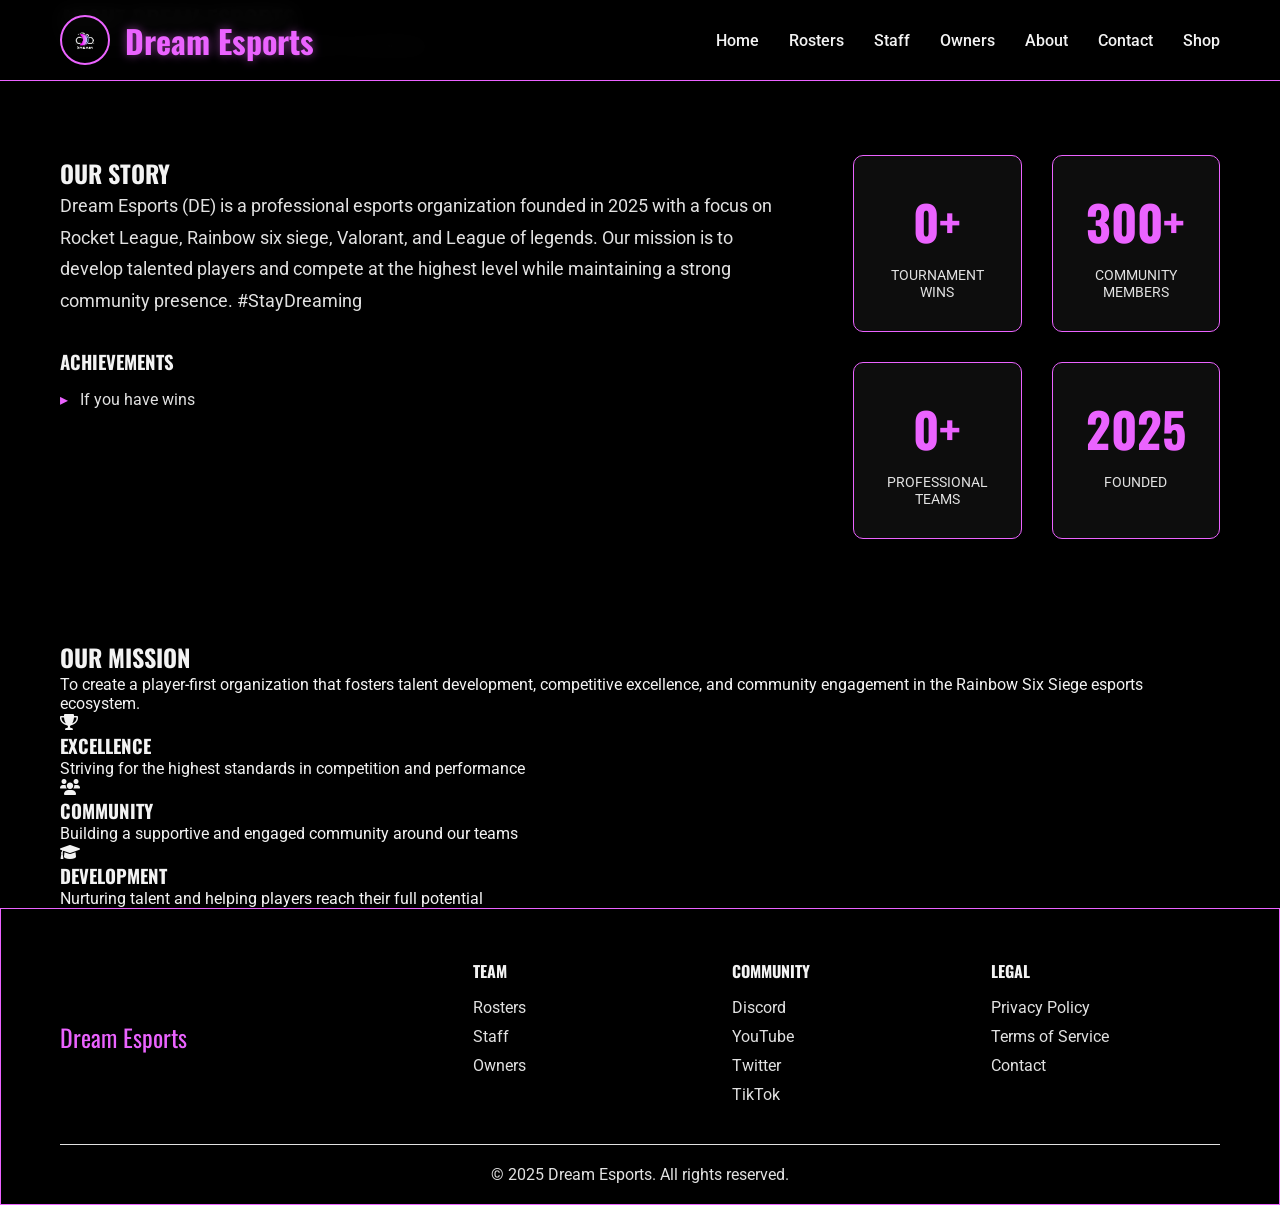
==== about.html @ 9b649c51 "Add files via upload" ====
<!DOCTYPE html>
<html lang="en">
<head>
    <meta charset="UTF-8">
    <meta name="viewport" content="width=device-width, initial-scale=1.0">
    <title>About | Dream Esports | Professional Esports Team</title>
    <meta name="description" content="Learn about Dream Esports, our mission, achievements, and commitment to developing Rainbow Six Siege talent. Founded in 2023, we compete at the highest level.">
    <meta name="keywords" content="Dream Esports, about, mission, Rainbow Six Siege, esports organization, professional gaming">
    <link rel="stylesheet" href="styles.css">
    <link href="https://fonts.googleapis.com/css2?family=Oswald:wght@400;600;700&family=Roboto:wght@300;400;500;700&display=swap" rel="stylesheet">
    <link rel="stylesheet" href="https://cdnjs.cloudflare.com/ajax/libs/font-awesome/6.0.0/css/all.min.css">
</head>
<body>
    <!-- Navigation -->
    <nav class="navbar">
        <div class="nav-container">
            <div class="nav-logo">
                <img src="assets/Dream_Logo_No_BG.png" alt="DE Logo" class="logo-img">
                <span class="logo-text">Dream Esports</span>
            </div>
            <ul class="nav-menu">
                <li><a href="index.html" class="nav-link">Home</a></li>
                <li><a href="rosters.html" class="nav-link">Rosters</a></li>
                <li><a href="staff.html" class="nav-link active">Staff</a></li>
                <li><a href="owners.html" class="nav-link">Owners</a></li>
                <li><a href="about.html" class="nav-link">About</a></li>
                <li><a href="contact.html" class="nav-link">Contact</a></li>
                <li><a href="merch.html" class="nav-link">Shop</a></li>
            </ul>
            <div class="hamburger">
                <span class="bar"></span>
                <span class="bar"></span>
                <span class="bar"></span>
            </div>
        </div>
    </nav>

    <!-- Page Header -->
    <section class="page-header">
        <div class="container">
            <h1 class="page-title">ABOUT DREAM ESPORTS</h1>
            <p class="page-subtitle">Our journey, mission, and commitment to excellence</p>
        </div>
    </section>

    <!-- About Section -->
    <section class="about">
        <div class="container">
            <div class="about-content">
                <div class="about-text">
                    <h2>Our Story</h2>
                    <p>Dream Esports (DE) is a professional esports organization founded in 2025 with a focus on Rocket League, Rainbow six siege, Valorant, and League of legends. Our mission is to develop talented players and compete at the highest level while maintaining a strong community presence. #StayDreaming</p>
                    <div class="achievements">
                        <h3>Achievements</h3>
                        <ul>
                            <li>If you have wins</li>
                        </ul>
                    </div>
                </div>
                <div class="about-stats">
                    <div class="stat">
                        <h3>0+</h3>
                        <p>Tournament Wins</p>
                    </div>
                    <div class="stat">
                        <h3>300+</h3>
                        <p>Community Members</p>
                    </div>
                    <div class="stat">
                        <h3>0+</h3>
                        <p>Professional Teams</p>
                    </div>
                    <div class="stat">
                        <h3>2025</h3>
                        <p>Founded</p>
                    </div>
                </div>
            </div>
        </div>
    </section>

    <!-- Mission Section -->
    <section class="mission">
        <div class="container">
            <div class="mission-content">
                <h2>Our Mission</h2>
                <p>To create a player-first organization that fosters talent development, competitive excellence, and community engagement in the Rainbow Six Siege esports ecosystem.</p>
                <div class="values">
                    <div class="value">
                        <i class="fas fa-trophy"></i>
                        <h3>Excellence</h3>
                        <p>Striving for the highest standards in competition and performance</p>
                    </div>
                    <div class="value">
                        <i class="fas fa-users"></i>
                        <h3>Community</h3>
                        <p>Building a supportive and engaged community around our teams</p>
                    </div>
                    <div class="value">
                        <i class="fas fa-graduation-cap"></i>
                        <h3>Development</h3>
                        <p>Nurturing talent and helping players reach their full potential</p>
                    </div>
                </div>
            </div>
        </div>
    </section>

    <!-- Footer -->
    <footer class="footer">
        <div class="container">
            <div class="footer-content">
                <div class="footer-logo">
                    <span>Dream Esports</span>
                </div>
                <div class="footer-links">
                    <div class="footer-section">
                        <h4>Team</h4>
                        <ul>
                            <li><a href="rosters.html">Rosters</a></li>
                            <li><a href="staff.html">Staff</a></li>
                            <li><a href="owners.html">Owners</a></li>
                        </ul>
                    </div>
                    <div class="footer-section">
                        <h4>Community</h4>
                        <ul>
                            <li><a href="https://discord.gg/">Discord</a></li>
                            <li><a href="https://www.youtube.com/@DreamEsportz">YouTube</a></li>
                            <li><a href="https://x.com/DreamEsportz">Twitter</a></li>
                            <li><a href="https://www.tiktok.com/@dreamesportllc">TikTok</a></li>
                        </ul>
                    </div>
                    <div class="footer-section">
                        <h4>Legal</h4>
                        <ul>
                            <li><a href="privacy.html">Privacy Policy</a></li>
                            <li><a href="terms.html">Terms of Service</a></li>
                            <li><a href="contact.html">Contact</a></li>
                        </ul>
                    </div>
                </div>
            </div>
            <div class="footer-bottom">
                <p>&copy; 2025 Dream Esports. All rights reserved.</p>
            </div>
        </div>
    </footer>

    <script src="script.js"></script>
</body>
</html>
---- styles.css ----
/* Coolors Template Palette */
:root {
    /* Template Colors from https://coolors.co/000000-eb63ff-f823ff-f3f3f3-e1e1e1 */
    --color-1: #000000;  /* Black */
    --color-2: #EB63FF;  /* Bright Purple */
    --color-3: #F823FF;  /* Hot Magenta */
    --color-4: #F3F3F3;  /* Light Gray */
    --color-5: #E1E1E1;  /* Medium Gray */
}

/* Reset and Base Styles */
* {
    margin: 0;
    padding: 0;
    box-sizing: border-box;
}

body {
    font-family: 'Roboto', sans-serif;
    background: var(--color-1);
    color: var(--color-4);
    overflow-x: hidden;
}

.container {
    max-width: 1200px;
    margin: 0 auto;
    padding: 0 20px;
}

/* Typography */
h1, h2, h3, h4 {
    font-family: 'Oswald', sans-serif;
    font-weight: 700;
    text-transform: uppercase;
}

.section-title {
    font-size: 3rem;
    text-align: center;
    margin-bottom: 3rem;
    position: relative;
    color: var(--color-2);
    text-shadow: 0 0 20px rgba(235, 99, 255, 0.5);
}

.section-title::after {
    content: '';
    position: absolute;
    bottom: -10px;
    left: 50%;
    transform: translateX(-50%);
    width: 100px;
    height: 3px;
    background: linear-gradient(90deg, var(--color-2), var(--color-4));
}

/* Navigation */
.navbar {
    position: fixed;
    top: 0;
    width: 100%;
    background: rgba(0, 0, 0, 0.95);
    backdrop-filter: blur(10px);
    z-index: 1000;
    border-bottom: 1px solid var(--color-2);
}

.nav-container {
    max-width: 1200px;
    margin: 0 auto;
    padding: 0 20px;
    display: flex;
    justify-content: space-between;
    align-items: center;
    height: 80px;
}

.nav-logo {
    display: flex;
    align-items: center;
    gap: 15px;
}

.logo-img {
    width: 50px;
    height: 50px;
    border-radius: 50%;
    border: 2px solid var(--color-2);
}

.logo-text {
    font-family: 'Oswald', sans-serif;
    font-size: 2rem;
    font-weight: 700;
    color: var(--color-2);
    text-shadow: 0 0 10px rgba(235, 99, 255, 0.5);
}

.nav-menu {
    display: flex;
    list-style: none;
    gap: 30px;
}

.nav-link {
    color: var(--color-4);
    text-decoration: none;
    font-weight: 500;
    transition: all 0.3s ease;
    position: relative;
}

.nav-link:hover {
    color: var(--color-3);
}

.nav-link::after {
    content: '';
    position: absolute;
    bottom: -5px;
    left: 0;
    width: 0;
    height: 2px;
    background: var(--color-3);
    transition: width 0.3s ease;
}

.nav-link:hover::after {
    width: 100%;
}

.hamburger {
    display: none;
    flex-direction: column;
    cursor: pointer;
}

.bar {
    width: 25px;
    height: 3px;
    background: var(--color-4);
    margin: 3px 0;
    transition: 0.3s;
}

/* Hero Section */
.hero {
    height: 100vh;
    position: relative;
    display: flex;
    align-items: center;
    justify-content: center;
    background: linear-gradient(135deg, var(--color-1) 0%, var(--color-3) 100%);
    overflow: hidden;
}

.hero-overlay {
    position: absolute;
    top: 0;
    left: 0;
    width: 100%;
    height: 100%;
    background: url('data:image/svg+xml,<svg xmlns="http://www.w3.org/2000/svg" viewBox="0 0 1200 800"><defs><linearGradient id="grad1" x1="0%" y1="0%" x2="100%" y2="100%"><stop offset="0%" style="stop-color:%23FF0000;stop-opacity:0.1" /><stop offset="100%" style="stop-color:%23FFFFFF;stop-opacity:0.1" /></linearGradient></defs><polygon points="0,0 1200,0 1200,800 0,800" fill="url(%23grad1)" /><polygon points="100,100 1100,100 1100,700 100,700" fill="none" stroke="%23FF0000" stroke-width="2" opacity="0.3" /><polygon points="200,200 1000,200 1000,600 200,600" fill="none" stroke="%23FFFFFF" stroke-width="1" opacity="0.2" /></svg>') center/cover;
    opacity: 0.3;
}

.hero-content {
    text-align: center;
    z-index: 2;
    position: relative;
}

.hero-title {
    font-size: 5rem;
    margin-bottom: 1rem;
    background: linear-gradient(45deg, var(--color-2), var(--color-3), var(--color-4));
    -webkit-background-clip: text;
    -webkit-text-fill-color: transparent;
    background-clip: text;
    text-shadow: 0 0 30px rgba(235, 99, 255, 0.5);
    animation: glow 2s ease-in-out infinite alternate;
}

@keyframes glow {
    from { text-shadow: 0 0 30px var(--color-2); }
    to { text-shadow: 0 0 40px var(--color-3); }
}

.hero-subtitle {
    font-size: 1.5rem;
    margin-bottom: 2rem;
    color: var(--color-5);
}

.hero-buttons {
    display: flex;
    gap: 20px;
    justify-content: center;
}

.btn {
    padding: 15px 30px;
    text-decoration: none;
    font-weight: 600;
    text-transform: uppercase;
    border-radius: 5px;
    transition: all 0.3s ease;
    display: inline-flex;
    align-items: center;
    gap: 10px;
}

.btn-primary {
    background: linear-gradient(45deg, var(--color-2), var(--color-3));
    color: var(--color-4);
    border: none;
}

.btn-primary:hover {
    transform: translateY(-2px);
    box-shadow: 0 10px 30px var(--color-2);
}

.btn-secondary {
    background: transparent;
    color: var(--color-4);
    border: 2px solid var(--color-4);
}

.btn-secondary:hover {
    background: var(--color-4);
    color: var(--color-1);
    transform: translateY(-2px);
}

.btn-large {
    padding: 20px 40px;
    font-size: 1.2rem;
}

/* Roster Tabs */
.roster-tabs {
    display: flex;
    justify-content: center;
    gap: 20px;
    margin-bottom: 3rem;
    flex-wrap: wrap;
}

.tab-btn {
    background: transparent;
    border: 2px solid var(--color-2);
    color: var(--color-4);
    padding: 12px 30px;
    font-family: 'Oswald', sans-serif;
    font-weight: 600;
    font-size: 1.1rem;
    text-transform: uppercase;
    cursor: pointer;
    transition: all 0.3s ease;
    border-radius: 5px;
    position: relative;
    overflow: hidden;
}

.tab-btn::before {
    content: '';
    position: absolute;
    top: 0;
    left: -100%;
    width: 100%;
    height: 100%;
    background: linear-gradient(90deg, transparent, var(--color-2), transparent);
    transition: left 0.5s ease;
}

.tab-btn:hover::before {
    left: 100%;
}

.tab-btn:hover {
    color: var(--color-2);
    transform: translateY(-2px);
    box-shadow: 0 5px 15px var(--color-2);
}

.tab-btn.active {
    background: var(--color-2);
    color: var(--color-4);
    box-shadow: 0 0 20px var(--color-2);
}

.tab-btn.active:hover {
    transform: translateY(-2px);
    box-shadow: 0 5px 25px var(--color-3);
}

/* Roster Section */
.roster-section {
    margin-bottom: 5rem;
}

.roster-section:last-child {
    margin-bottom: 0;
}

/* Roster Content */
.roster-content {
    display: none;
    opacity: 0;
    transform: translateY(20px);
    transition: all 0.5s ease;
}

.roster-content.active {
    display: block;
    opacity: 1;
    transform: translateY(0);
}

/* Rosters Section */
.rosters {
    padding: 100px 0;
    background: linear-gradient(180deg, var(--color-1) 0%, var(--color-3) 100%);
}

.roster-header {
    text-align: center;
    margin-bottom: 3rem;
}

.roster-header h2 {
    font-family: 'Oswald', sans-serif;
    font-size: 2.5rem;
    font-weight: 600;
    margin-bottom: 1rem;
    color: var(--color-2);
    text-transform: uppercase;
}

.roster-description {
    color: var(--color-5);
    font-size: 1.1rem;
    max-width: 600px;
    margin: 0 auto;
}

/* Players Grid */
.players-grid {
    display: grid;
    grid-template-columns: repeat(auto-fit, minmax(300px, 1fr));
    gap: 2rem;
    margin-top: 3rem;
}

.roster-content {
    display: none;
}

.roster-content.active {
    display: block;
    animation: fadeIn 0.5s ease;
}

@keyframes fadeIn {
    from { opacity: 0; transform: translateY(20px); }
    to { opacity: 1; transform: translateY(0); }
}

.roster-header {
    text-align: center;
    margin-bottom: 3rem;
}

.roster-header h3 {
    font-size: 2.5rem;
    color: var(--color-4);
    margin-bottom: 1rem;
}

.roster-description {
    font-size: 1.2rem;
    color: var(--color-5);
}

.players-grid {
    display: grid;
    grid-template-columns: repeat(auto-fit, minmax(250px, 1fr));
    gap: 30px;
}

.player-card {
    background: rgba(243, 243, 243, 0.05);
    border: 1px solid var(--color-2);
    border-radius: 10px;
    overflow: hidden;
    transition: all 0.3s ease;
}

.player-card:hover {
    transform: translateY(-10px);
    box-shadow: 0 20px 40px var(--color-2);
    border-color: var(--color-2);
}

.player-image {
    position: relative;
    height: 200px;
    overflow: hidden;
}

.player-image img {
    width: 100%;
    height: 100%;
    object-fit: cover;
}

.player-info {
    padding: 20px;
    text-align: center;
}

.player-name {
    font-size: 1.5rem;
    color: var(--color-2);
    margin-bottom: 5px;
}

.player-real-name {
    color: var(--color-5);
    margin-bottom: 5px;
}

.player-role {
    color: var(--color-4);
    font-weight: 600;
    margin-bottom: 15px;
}

.player-socials {
    display: flex;
    justify-content: center;
    gap: 15px;
}

.social-link {
    color: var(--color-4);
    font-size: 1.2rem;
    transition: all 0.3s ease;
}

.social-link:hover {
    color: var(--color-2);
    transform: scale(1.2);
}

/* Staff Section */
.staff {
    padding: 100px 0;
    background: var(--color-1);
}

.staff-grid {
    display: grid;
    grid-template-columns: repeat(auto-fit, minmax(300px, 1fr));
    gap: 30px;
}

.staff-card {
    background: rgba(243, 243, 243, 0.05);
    border: 1px solid var(--color-3);
    border-radius: 10px;
    overflow: hidden;
    transition: all 0.3s ease;
}

.staff-card:hover {
    transform: translateY(-10px);
    box-shadow: 0 20px 40px var(--color-3);
    border-color: var(--color-3);
}

.staff-image {
    position: relative;
    height: 250px;
    overflow: hidden;
}

.staff-image img {
    width: 100%;
    height: 100%;
    object-fit: cover;
}

.discord-role {
    position: absolute;
    top: 15px;
    right: 15px;
    background: var(--color-2);
    color: var(--color-4);
    padding: 5px 15px;
    border-radius: 20px;
    font-size: 0.9rem;
    font-weight: 600;
}

.staff-info {
    padding: 20px;
    text-align: center;
}

.staff-name {
    font-size: 1.3rem;
    color: var(--color-4);
    margin-bottom: 5px;
}

.staff-role {
    color: var(--color-5);
    margin-bottom: 5px;
}

.staff-discord {
    color: var(--color-2);
    font-size: 0.9rem;
    margin-bottom: 15px;
}

.staff-socials {
    display: flex;
    justify-content: center;
    gap: 15px;
}

/* Owners Section */
.owners {
    padding: 100px 0;
    background: linear-gradient(180deg, var(--color-1) 0%, var(--color-3) 100%);
}

.owners-grid {
    display: grid;
    grid-template-columns: repeat(auto-fit, minmax(400px, 1fr));
    gap: 40px;
}

.owner-card {
    background: rgba(243, 243, 243, 0.05);
    border: 1px solid var(--color-3);
    border-radius: 15px;
    overflow: hidden;
    transition: all 0.3s ease;
}

.owner-card:hover {
    transform: translateY(-10px);
    box-shadow: 0 20px 40px var(--color-3);
}

.owner-image {
    height: 300px;
    overflow: hidden;
}

.owner-image img {
    width: 100%;
    height: 100%;
    object-fit: cover;
}

.owner-info {
    padding: 30px;
}

.owner-name {
    font-size: 1.8rem;
    color: var(--color-3);
    margin-bottom: 10px;
}

.owner-title {
    color: var(--color-4);
    font-size: 1.2rem;
    margin-bottom: 20px;
}

.owner-bio {
    color: var(--color-5);
    line-height: 1.6;
    margin-bottom: 20px;
}

.owner-socials {
    display: flex;
    gap: 15px;
}

/* About Section */
.about {
    padding: 100px 0;
    background: var(--color-1);
}

.about-content {
    display: grid;
    grid-template-columns: 2fr 1fr;
    gap: 60px;
    align-items: start;
}

.about-text p {
    color: var(--color-5);
    line-height: 1.8;
    margin-bottom: 20px;
    font-size: 1.1rem;
}

.achievements {
    margin-top: 30px;
}

.achievements h3 {
    color: var(--color-4);
    margin-bottom: 15px;
}

.achievements ul {
    list-style: none;
}

.achievements li {
    color: var(--color-5);
    margin-bottom: 10px;
    padding-left: 20px;
    position: relative;
}

.achievements li::before {
    content: '▸';
    position: absolute;
    left: 0;
    color: var(--color-2);
}

.about-stats {
    display: grid;
    grid-template-columns: 1fr 1fr;
    gap: 30px;
}

.stat {
    text-align: center;
    padding: 30px;
    background: rgba(243, 243, 243, 0.05);
    border: 1px solid var(--color-2);
    border-radius: 10px;
}

.stat h3 {
    font-size: 3rem;
    color: var(--color-2);
    margin-bottom: 10px;
}

.stat p {
    color: var(--color-5);
    text-transform: uppercase;
    font-size: 0.9rem;
}

/* Contact Section */
.contact {
    padding: 100px 0;
    background: linear-gradient(180deg, var(--color-1) 0%, var(--color-3) 100%);
}

.contact-content {
    display: grid;
    grid-template-columns: 1fr 1fr;
    gap: 60px;
    align-items: center;
}

.contact-info h3 {
    color: var(--color-2);
    margin-bottom: 20px;
}

.contact-info p {
    color: var(--color-5);
    line-height: 1.6;
    margin-bottom: 30px;
}

.social-links h3 {
    color: var(--color-4);
    margin-bottom: 20px;
}

.social-grid {
    display: grid;
    grid-template-columns: repeat(auto-fit, minmax(150px, 1fr));
    gap: 20px;
}

.social-card {
    background: rgba(243, 243, 243, 0.05);
    border: 1px solid var(--color-3);
    border-radius: 10px;
    padding: 20px;
    text-align: center;
    color: var(--color-4);
    text-decoration: none;
    transition: all 0.3s ease;
    display: flex;
    flex-direction: column;
    align-items: center;
    gap: 10px;
}

.social-card:hover {
    transform: translateY(-5px);
    border-color: var(--color-3);
    color: var(--color-4);
}

.social-card i {
    font-size: 2rem;
}

/* Footer */
.footer {
    background: var(--color-1);
    border: 1px solid var(--color-2);
    padding: 50px 0 20px;
}

.footer-content {
    display: grid;
    grid-template-columns: 1fr 2fr;
    gap: 40px;
    margin-bottom: 30px;
}

.footer-logo {
    display: flex;
    align-items: center;
    gap: 15px;
}

.footer-logo img {
    width: 40px;
    height: 40px;
    border-radius: 50%;
}

.footer-logo span {
    font-family: 'Oswald', sans-serif;
    font-size: 1.5rem;
    color: var(--color-2);
}

.footer-links {
    display: grid;
    grid-template-columns: repeat(3, 1fr);
    gap: 30px;
}

.footer-section h4 {
    color: var(--color-4);
    margin-bottom: 15px;
}

.footer-section ul {
    list-style: none;
}

.footer-section li {
    margin-bottom: 10px;
}

.footer-section a {
    color: var(--color-5);
    text-decoration: none;
    transition: color 0.3s ease;
}

.footer-section a:hover {
    color: var(--color-2);
}

.footer-bottom {
    text-align: center;
    padding-top: 20px;
    border-top: 1px solid var(--color-5);
    color: var(--color-5);
}

/* Responsive Design */
@media (max-width: 768px) {
    .hamburger {
        display: flex;
    }

    .nav-menu {
        position: fixed;
        left: -100%;
        top: 80px;
        flex-direction: column;
        background: rgba(10, 10, 10, 0.98);
        width: 100%;
        text-align: center;
        transition: 0.3s;
        padding: 20px 0;
    }

    .nav-menu.active {
        left: 0;
    }

    .hero-title {
        font-size: 3rem;
    }

    .hero-subtitle {
        font-size: 1.2rem;
    }

    .hero-buttons {
        flex-direction: column;
        align-items: center;
    }

    .section-title {
        font-size: 2rem;
    }

    .about-content {
        grid-template-columns: 1fr;
        gap: 40px;
    }

    .contact-content {
        grid-template-columns: 1fr;
        gap: 40px;
    }

    .footer-content {
        grid-template-columns: 1fr;
        gap: 30px;
    }

    .footer-links {
        grid-template-columns: 1fr;
        gap: 20px;
    }

    .players-grid,
    .staff-grid {
        grid-template-columns: 1fr;
    }

    .owners-grid {
        grid-template-columns: 1fr;
    }

    .about-stats {
        grid-template-columns: 1fr;
    }
}

@media (max-width: 480px) {
    .hero-title {
        font-size: 2rem;
    }

    .container {
        padding: 0 15px;
    }

    .btn-large {
        padding: 15px 25px;
        font-size: 1rem;
    }
}
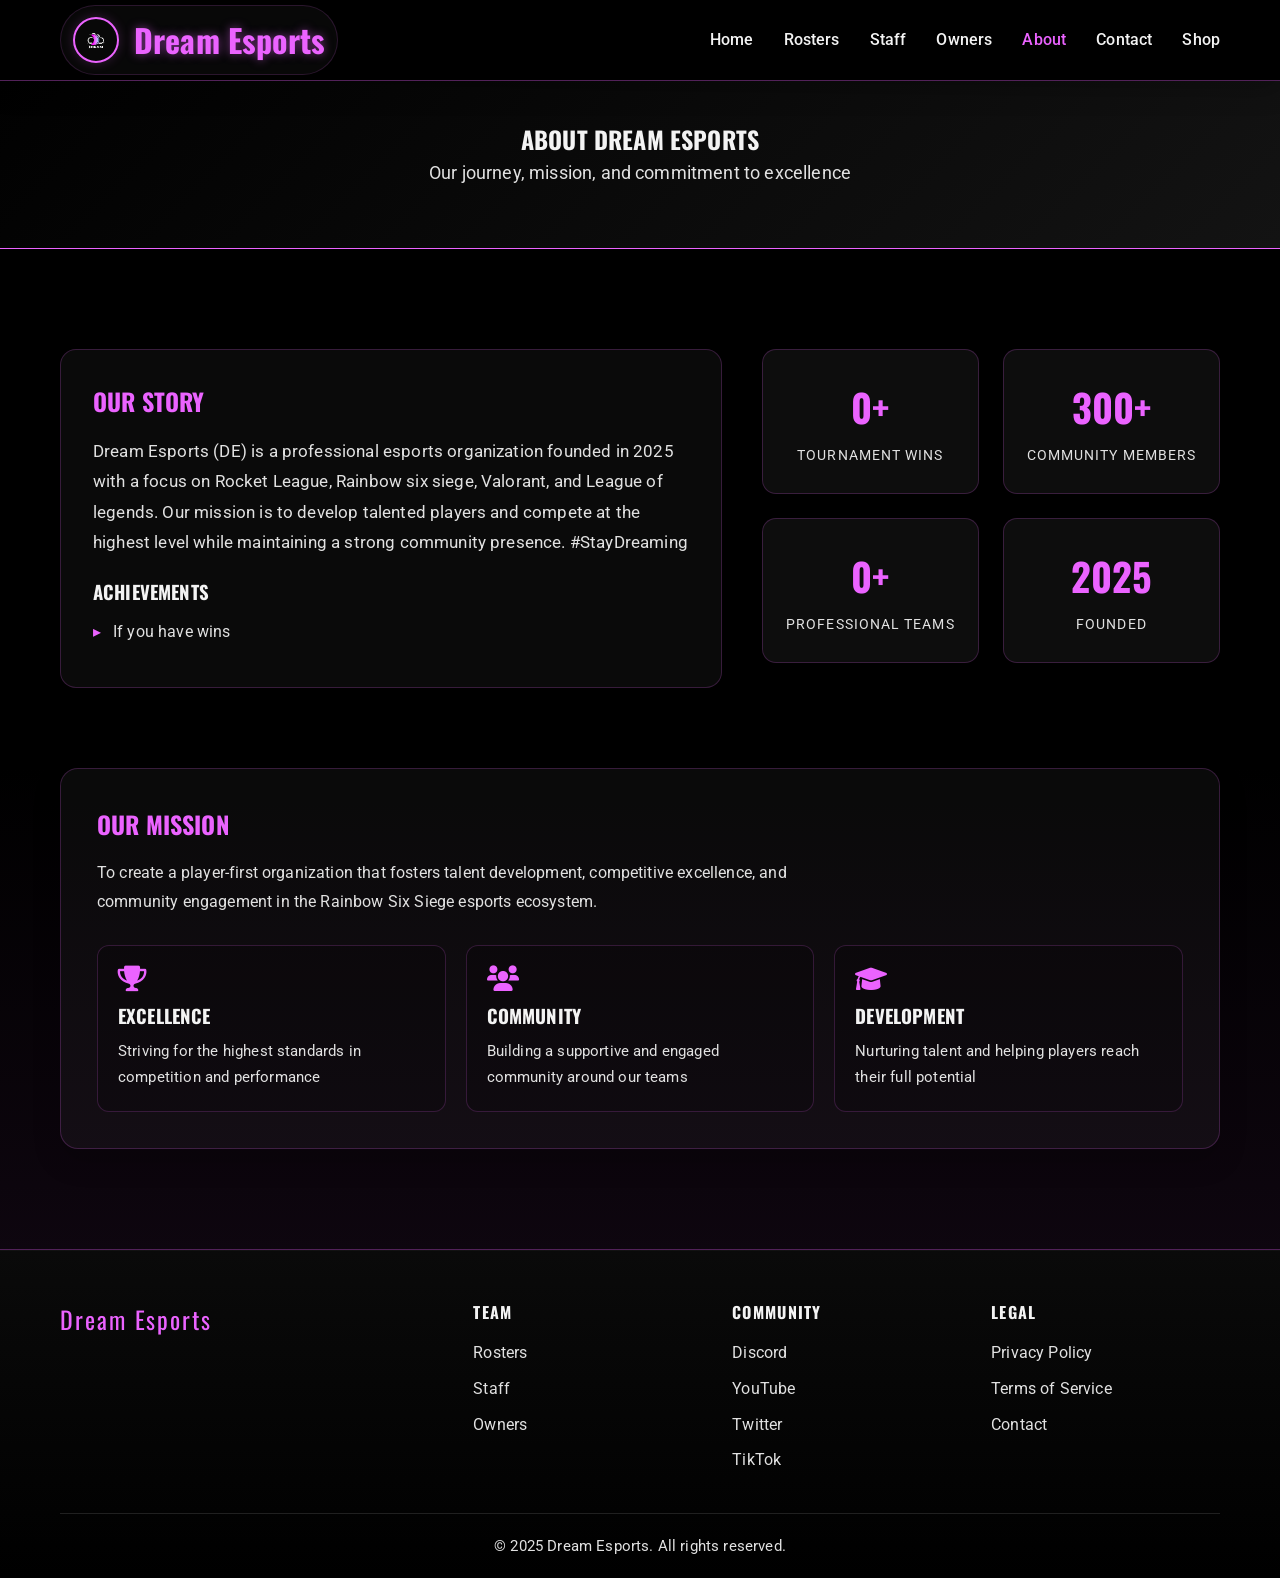
==== commit bbd42f65: "Add files via upload" ====
--- a/about.html
+++ b/about.html
@@ -21,9 +21,9 @@
             <ul class="nav-menu">
                 <li><a href="index.html" class="nav-link">Home</a></li>
                 <li><a href="rosters.html" class="nav-link">Rosters</a></li>
-                <li><a href="staff.html" class="nav-link active">Staff</a></li>
+                <li><a href="staff.html" class="nav-link">Staff</a></li>
                 <li><a href="owners.html" class="nav-link">Owners</a></li>
-                <li><a href="about.html" class="nav-link">About</a></li>
+                <li><a href="about.html" class="nav-link active">About</a></li>
                 <li><a href="contact.html" class="nav-link">Contact</a></li>
                 <li><a href="merch.html" class="nav-link">Shop</a></li>
             </ul>
--- a/styles.css
+++ b/styles.css
@@ -20,6 +20,8 @@
     background: var(--color-1);
     color: var(--color-4);
     overflow-x: hidden;
+    line-height: 1.6;
+    letter-spacing: 0.01em;
 }
 
 .container {
@@ -42,6 +44,7 @@
     position: relative;
     color: var(--color-2);
     text-shadow: 0 0 20px rgba(235, 99, 255, 0.5);
+    letter-spacing: 0.08em;
 }
 
 .section-title::after {
@@ -61,9 +64,14 @@
     top: 0;
     width: 100%;
     background: rgba(0, 0, 0, 0.95);
-    backdrop-filter: blur(10px);
+    backdrop-filter: blur(12px);
     z-index: 1000;
-    border-bottom: 1px solid var(--color-2);
+    border-bottom: 1px solid rgba(235, 99, 255, 0.35);
+    box-shadow: 0 8px 24px rgba(0, 0, 0, 0.25);
+}
+
+body.menu-open {
+    overflow: hidden;
 }
 
 .nav-container {
@@ -80,13 +88,18 @@
     display: flex;
     align-items: center;
     gap: 15px;
+    padding: 8px 12px;
+    border-radius: 999px;
+    background: rgba(243, 243, 243, 0.03);
+    border: 1px solid rgba(235, 99, 255, 0.15);
 }
 
 .logo-img {
-    width: 50px;
-    height: 50px;
+    width: 46px;
+    height: 46px;
     border-radius: 50%;
     border: 2px solid var(--color-2);
+    box-shadow: 0 0 12px rgba(235, 99, 255, 0.2);
 }
 
 .logo-text {
@@ -113,6 +126,10 @@
 
 .nav-link:hover {
     color: var(--color-3);
+}
+
+.nav-link.active {
+    color: var(--color-2);
 }
 
 .nav-link::after {
@@ -133,12 +150,37 @@
 .hamburger {
     display: none;
     flex-direction: column;
+    justify-content: center;
+    align-items: center;
     cursor: pointer;
+    width: 46px;
+    height: 46px;
+    border: 1px solid rgba(235, 99, 255, 0.35);
+    border-radius: 50%;
+    background: rgba(243, 243, 243, 0.05);
+    transition: all 0.3s ease;
+}
+
+.hamburger:hover {
+    border-color: var(--color-2);
+    box-shadow: 0 0 14px rgba(235, 99, 255, 0.2);
+}
+
+.hamburger.active .bar:nth-child(1) {
+    transform: translateY(8px) rotate(45deg);
+}
+
+.hamburger.active .bar:nth-child(2) {
+    opacity: 0;
+}
+
+.hamburger.active .bar:nth-child(3) {
+    transform: translateY(-8px) rotate(-45deg);
 }
 
 .bar {
-    width: 25px;
-    height: 3px;
+    width: 22px;
+    height: 2px;
     background: var(--color-4);
     margin: 3px 0;
     transition: 0.3s;
@@ -155,14 +197,24 @@
     overflow: hidden;
 }
 
+.hero-background {
+    position: absolute;
+    inset: 0;
+    width: 100%;
+    height: 100%;
+    object-fit: cover;
+    opacity: 0.18;
+    filter: grayscale(100%) contrast(1.2);
+}
+
 .hero-overlay {
     position: absolute;
     top: 0;
     left: 0;
     width: 100%;
     height: 100%;
-    background: url('data:image/svg+xml,<svg xmlns="http://www.w3.org/2000/svg" viewBox="0 0 1200 800"><defs><linearGradient id="grad1" x1="0%" y1="0%" x2="100%" y2="100%"><stop offset="0%" style="stop-color:%23FF0000;stop-opacity:0.1" /><stop offset="100%" style="stop-color:%23FFFFFF;stop-opacity:0.1" /></linearGradient></defs><polygon points="0,0 1200,0 1200,800 0,800" fill="url(%23grad1)" /><polygon points="100,100 1100,100 1100,700 100,700" fill="none" stroke="%23FF0000" stroke-width="2" opacity="0.3" /><polygon points="200,200 1000,200 1000,600 200,600" fill="none" stroke="%23FFFFFF" stroke-width="1" opacity="0.2" /></svg>') center/cover;
-    opacity: 0.3;
+    background: linear-gradient(135deg, rgba(0, 0, 0, 0.8), rgba(0, 0, 0, 0.35));
+    opacity: 0.9;
 }
 
 .hero-content {
@@ -187,10 +239,27 @@
     to { text-shadow: 0 0 40px var(--color-3); }
 }
 
+.hero-eyebrow {
+    display: inline-block;
+    margin-bottom: 1rem;
+    color: var(--color-4);
+    font-size: 0.9rem;
+    font-weight: 600;
+    letter-spacing: 0.24em;
+    text-transform: uppercase;
+    padding: 8px 14px;
+    border: 1px solid rgba(235, 99, 255, 0.35);
+    border-radius: 999px;
+    background: rgba(255, 255, 255, 0.05);
+}
+
 .hero-subtitle {
     font-size: 1.5rem;
     margin-bottom: 2rem;
     color: var(--color-5);
+    max-width: 760px;
+    margin-left: auto;
+    margin-right: auto;
 }
 
 .hero-buttons {
@@ -204,11 +273,12 @@
     text-decoration: none;
     font-weight: 600;
     text-transform: uppercase;
-    border-radius: 5px;
+    border-radius: 999px;
     transition: all 0.3s ease;
     display: inline-flex;
     align-items: center;
     gap: 10px;
+    letter-spacing: 0.06em;
 }
 
 .btn-primary {
@@ -219,7 +289,7 @@
 
 .btn-primary:hover {
     transform: translateY(-2px);
-    box-shadow: 0 10px 30px var(--color-2);
+    box-shadow: 0 12px 30px rgba(235, 99, 255, 0.25);
 }
 
 .btn-secondary {
@@ -298,7 +368,12 @@
 
 /* Roster Section */
 .roster-section {
-    margin-bottom: 5rem;
+    margin-bottom: 3rem;
+    background: rgba(243, 243, 243, 0.03);
+    border: 1px solid rgba(235, 99, 255, 0.18);
+    border-radius: 18px;
+    padding: 28px;
+    box-shadow: 0 10px 24px rgba(0, 0, 0, 0.16);
 }
 
 .roster-section:last-child {
@@ -325,23 +400,87 @@
     background: linear-gradient(180deg, var(--color-1) 0%, var(--color-3) 100%);
 }
 
+.roster-overview {
+    display: grid;
+    grid-template-columns: 1.5fr 1fr;
+    gap: 24px;
+    margin-bottom: 2.2rem;
+}
+
+.roster-overview-card {
+    background: rgba(255, 255, 255, 0.06);
+    border: 1px solid rgba(235, 99, 255, 0.22);
+    border-radius: 16px;
+    padding: 24px;
+    box-shadow: 0 10px 24px rgba(0, 0, 0, 0.16);
+}
+
+.roster-overview-eyebrow {
+    display: inline-block;
+    margin-bottom: 0.8rem;
+    color: var(--color-4);
+    text-transform: uppercase;
+    letter-spacing: 0.18em;
+    font-size: 0.8rem;
+    font-weight: 700;
+}
+
+.roster-overview-card h2 {
+    font-size: 1.8rem;
+    margin-bottom: 0.8rem;
+    color: var(--color-4);
+}
+
+.roster-overview-card p {
+    color: var(--color-5);
+    line-height: 1.7;
+    margin: 0;
+}
+
+.roster-overview-stats {
+    display: grid;
+    gap: 16px;
+}
+
+.roster-overview-stats div {
+    padding: 12px 0;
+    border-bottom: 1px solid rgba(255, 255, 255, 0.1);
+}
+
+.roster-overview-stats div:last-child {
+    border-bottom: none;
+}
+
+.roster-overview-stats strong {
+    display: block;
+    color: var(--color-2);
+    font-size: 1.25rem;
+    margin-bottom: 4px;
+}
+
+.roster-overview-stats span {
+    color: var(--color-5);
+    font-size: 0.95rem;
+}
+
 .roster-header {
     text-align: center;
-    margin-bottom: 3rem;
+    margin-bottom: 1.8rem;
 }
 
 .roster-header h2 {
     font-family: 'Oswald', sans-serif;
-    font-size: 2.5rem;
+    font-size: 2rem;
     font-weight: 600;
-    margin-bottom: 1rem;
+    margin-bottom: 0.6rem;
     color: var(--color-2);
     text-transform: uppercase;
+    letter-spacing: 0.08em;
 }
 
 .roster-description {
     color: var(--color-5);
-    font-size: 1.1rem;
+    font-size: 1rem;
     max-width: 600px;
     margin: 0 auto;
 }
@@ -349,9 +488,9 @@
 /* Players Grid */
 .players-grid {
     display: grid;
-    grid-template-columns: repeat(auto-fit, minmax(300px, 1fr));
-    gap: 2rem;
-    margin-top: 3rem;
+    grid-template-columns: repeat(auto-fit, minmax(250px, 1fr));
+    gap: 24px;
+    margin-top: 1rem;
 }
 
 .roster-content {
@@ -368,40 +507,19 @@
     to { opacity: 1; transform: translateY(0); }
 }
 
-.roster-header {
-    text-align: center;
-    margin-bottom: 3rem;
-}
-
-.roster-header h3 {
-    font-size: 2.5rem;
-    color: var(--color-4);
-    margin-bottom: 1rem;
-}
-
-.roster-description {
-    font-size: 1.2rem;
-    color: var(--color-5);
-}
-
-.players-grid {
-    display: grid;
-    grid-template-columns: repeat(auto-fit, minmax(250px, 1fr));
-    gap: 30px;
-}
-
 .player-card {
     background: rgba(243, 243, 243, 0.05);
-    border: 1px solid var(--color-2);
-    border-radius: 10px;
+    border: 1px solid rgba(235, 99, 255, 0.25);
+    border-radius: 14px;
     overflow: hidden;
     transition: all 0.3s ease;
+    box-shadow: 0 10px 24px rgba(0, 0, 0, 0.18);
 }
 
 .player-card:hover {
-    transform: translateY(-10px);
-    box-shadow: 0 20px 40px var(--color-2);
+    transform: translateY(-4px);
     border-color: var(--color-2);
+    box-shadow: 0 14px 28px rgba(235, 99, 255, 0.12);
 }
 
 .player-image {
@@ -422,63 +540,45 @@
 }
 
 .player-name {
-    font-size: 1.5rem;
-    color: var(--color-2);
-    margin-bottom: 5px;
-}
-
-.player-real-name {
-    color: var(--color-5);
-    margin-bottom: 5px;
+    margin-bottom: 6px;
+    font-size: 1.3rem;
+    color: var(--color-2);
 }
 
 .player-role {
-    color: var(--color-4);
+    color: var(--color-2);
     font-weight: 600;
-    margin-bottom: 15px;
-}
-
-.player-socials {
-    display: flex;
-    justify-content: center;
-    gap: 15px;
-}
-
-.social-link {
-    color: var(--color-4);
-    font-size: 1.2rem;
-    transition: all 0.3s ease;
-}
-
-.social-link:hover {
-    color: var(--color-2);
-    transform: scale(1.2);
+    letter-spacing: 0.06em;
+    text-transform: uppercase;
+    font-size: 0.9rem;
+    margin-bottom: 0;
 }
 
 /* Staff Section */
 .staff {
     padding: 100px 0;
-    background: var(--color-1);
+    background: linear-gradient(180deg, var(--color-1) 0%, rgba(235, 99, 255, 0.06) 100%);
 }
 
 .staff-grid {
     display: grid;
-    grid-template-columns: repeat(auto-fit, minmax(300px, 1fr));
-    gap: 30px;
+    grid-template-columns: repeat(auto-fit, minmax(280px, 1fr));
+    gap: 24px;
 }
 
 .staff-card {
     background: rgba(243, 243, 243, 0.05);
-    border: 1px solid var(--color-3);
-    border-radius: 10px;
+    border: 1px solid rgba(235, 99, 255, 0.25);
+    border-radius: 16px;
     overflow: hidden;
     transition: all 0.3s ease;
+    box-shadow: 0 10px 24px rgba(0, 0, 0, 0.18);
 }
 
 .staff-card:hover {
-    transform: translateY(-10px);
-    box-shadow: 0 20px 40px var(--color-3);
-    border-color: var(--color-3);
+    transform: translateY(-6px);
+    box-shadow: 0 14px 28px rgba(235, 99, 255, 0.12);
+    border-color: var(--color-2);
 }
 
 .staff-image {
@@ -499,10 +599,12 @@
     right: 15px;
     background: var(--color-2);
     color: var(--color-4);
-    padding: 5px 15px;
+    padding: 5px 14px;
     border-radius: 20px;
-    font-size: 0.9rem;
+    font-size: 0.85rem;
     font-weight: 600;
+    letter-spacing: 0.08em;
+    text-transform: uppercase;
 }
 
 .staff-info {
@@ -513,17 +615,21 @@
 .staff-name {
     font-size: 1.3rem;
     color: var(--color-4);
-    margin-bottom: 5px;
+    margin-bottom: 6px;
 }
 
 .staff-role {
-    color: var(--color-5);
-    margin-bottom: 5px;
+    color: var(--color-2);
+    font-weight: 600;
+    letter-spacing: 0.06em;
+    text-transform: uppercase;
+    font-size: 0.9rem;
+    margin-bottom: 8px;
 }
 
 .staff-discord {
-    color: var(--color-2);
-    font-size: 0.9rem;
+    color: var(--color-5);
+    font-size: 0.95rem;
     margin-bottom: 15px;
 }
 
@@ -533,33 +639,107 @@
     gap: 15px;
 }
 
+/* Intro Section */
+.intro-section {
+    padding: 60px 0 20px;
+    background: var(--color-1);
+}
+
+.section-heading {
+    text-align: center;
+    margin-bottom: 2rem;
+}
+
+.section-heading .section-title {
+    margin: 0;
+}
+
+.section-heading .eyebrow {
+    margin-bottom: 0.5rem;
+}
+
+.highlights-section {
+    padding: 0 0 40px;
+    background: var(--color-1);
+}
+
+.highlights-grid {
+    display: grid;
+    grid-template-columns: repeat(3, minmax(0, 1fr));
+    gap: 20px;
+}
+
+.highlight-card {
+    background: rgba(243, 243, 243, 0.04);
+    border: 1px solid rgba(235, 99, 255, 0.18);
+    border-radius: 14px;
+    padding: 24px;
+    box-shadow: 0 8px 20px rgba(0, 0, 0, 0.16);
+}
+
+.highlight-card h3 {
+    color: var(--color-2);
+    margin-bottom: 10px;
+}
+
+.highlight-card p {
+    color: var(--color-5);
+    line-height: 1.7;
+}
+
+.intro-card {
+    background: linear-gradient(135deg, rgba(243, 243, 243, 0.04), rgba(243, 243, 243, 0.02));
+    border: 1px solid rgba(235, 99, 255, 0.2);
+    border-radius: 18px;
+    padding: 32px;
+    text-align: center;
+    box-shadow: 0 10px 24px rgba(0, 0, 0, 0.18);
+    max-width: 860px;
+    margin: 0 auto;
+}
+
+.intro-card h2 {
+    color: var(--color-2);
+    margin-bottom: 12px;
+}
+
+.intro-card p {
+    color: var(--color-5);
+    font-size: 1.05rem;
+    max-width: 780px;
+    margin: 0 auto;
+    line-height: 1.8;
+}
+
 /* Owners Section */
 .owners {
-    padding: 100px 0;
-    background: linear-gradient(180deg, var(--color-1) 0%, var(--color-3) 100%);
+    padding: 70px 0 100px;
+    background: linear-gradient(180deg, var(--color-1) 0%, rgba(235, 99, 255, 0.06) 100%);
 }
 
 .owners-grid {
     display: grid;
-    grid-template-columns: repeat(auto-fit, minmax(400px, 1fr));
-    gap: 40px;
+    grid-template-columns: repeat(auto-fit, minmax(320px, 1fr));
+    gap: 24px;
 }
 
 .owner-card {
     background: rgba(243, 243, 243, 0.05);
-    border: 1px solid var(--color-3);
-    border-radius: 15px;
+    border: 1px solid rgba(235, 99, 255, 0.25);
+    border-radius: 16px;
     overflow: hidden;
     transition: all 0.3s ease;
+    box-shadow: 0 12px 28px rgba(0, 0, 0, 0.2);
 }
 
 .owner-card:hover {
-    transform: translateY(-10px);
-    box-shadow: 0 20px 40px var(--color-3);
+    transform: translateY(-6px);
+    box-shadow: 0 14px 28px rgba(235, 99, 255, 0.12);
+    border-color: var(--color-2);
 }
 
 .owner-image {
-    height: 300px;
+    height: 280px;
     overflow: hidden;
 }
 
@@ -570,25 +750,27 @@
 }
 
 .owner-info {
-    padding: 30px;
+    padding: 24px;
 }
 
 .owner-name {
-    font-size: 1.8rem;
-    color: var(--color-3);
-    margin-bottom: 10px;
+    font-size: 1.6rem;
+    color: var(--color-2);
+    margin-bottom: 8px;
 }
 
 .owner-title {
     color: var(--color-4);
-    font-size: 1.2rem;
-    margin-bottom: 20px;
+    font-size: 1rem;
+    margin-bottom: 14px;
+    text-transform: uppercase;
+    letter-spacing: 0.12em;
 }
 
 .owner-bio {
     color: var(--color-5);
-    line-height: 1.6;
-    margin-bottom: 20px;
+    line-height: 1.7;
+    margin-bottom: 18px;
 }
 
 .owner-socials {
@@ -598,31 +780,44 @@
 
 /* About Section */
 .about {
-    padding: 100px 0;
+    padding: 100px 0 80px;
     background: var(--color-1);
 }
 
 .about-content {
     display: grid;
-    grid-template-columns: 2fr 1fr;
-    gap: 60px;
+    grid-template-columns: 1.3fr 0.9fr;
+    gap: 40px;
     align-items: start;
+}
+
+.about-text {
+    background: rgba(243, 243, 243, 0.04);
+    border: 1px solid rgba(235, 99, 255, 0.2);
+    border-radius: 16px;
+    padding: 32px;
+    box-shadow: 0 10px 24px rgba(0, 0, 0, 0.18);
+}
+
+.about-text h2 {
+    color: var(--color-2);
+    margin-bottom: 16px;
 }
 
 .about-text p {
     color: var(--color-5);
     line-height: 1.8;
     margin-bottom: 20px;
-    font-size: 1.1rem;
+    font-size: 1.05rem;
 }
 
 .achievements {
-    margin-top: 30px;
+    margin-top: 20px;
 }
 
 .achievements h3 {
     color: var(--color-4);
-    margin-bottom: 15px;
+    margin-bottom: 12px;
 }
 
 .achievements ul {
@@ -646,69 +841,134 @@
 .about-stats {
     display: grid;
     grid-template-columns: 1fr 1fr;
-    gap: 30px;
+    gap: 24px;
 }
 
 .stat {
     text-align: center;
-    padding: 30px;
+    padding: 26px 20px;
     background: rgba(243, 243, 243, 0.05);
-    border: 1px solid var(--color-2);
-    border-radius: 10px;
+    border: 1px solid rgba(235, 99, 255, 0.2);
+    border-radius: 14px;
+    box-shadow: 0 8px 22px rgba(0, 0, 0, 0.16);
 }
 
 .stat h3 {
-    font-size: 3rem;
-    color: var(--color-2);
+    font-size: 2.4rem;
+    color: var(--color-2);
+    margin-bottom: 8px;
+}
+
+.stat p {
+    color: var(--color-5);
+    text-transform: uppercase;
+    font-size: 0.85rem;
+    letter-spacing: 0.08em;
+}
+
+/* Mission Section */
+.mission {
+    padding: 0 0 100px;
+    background: linear-gradient(180deg, var(--color-1) 0%, rgba(235, 99, 255, 0.06) 100%);
+}
+
+.mission-content {
+    background: rgba(243, 243, 243, 0.04);
+    border: 1px solid rgba(235, 99, 255, 0.2);
+    border-radius: 18px;
+    padding: 36px;
+    box-shadow: 0 12px 28px rgba(0, 0, 0, 0.2);
+}
+
+.mission-content h2 {
+    color: var(--color-2);
+    margin-bottom: 16px;
+}
+
+.mission-content > p {
+    color: var(--color-5);
+    max-width: 760px;
+    line-height: 1.8;
+    margin-bottom: 28px;
+}
+
+.values {
+    display: grid;
+    grid-template-columns: repeat(3, minmax(0, 1fr));
+    gap: 20px;
+}
+
+.value {
+    background: rgba(0, 0, 0, 0.2);
+    border: 1px solid rgba(235, 99, 255, 0.18);
+    border-radius: 12px;
+    padding: 20px;
+}
+
+.value i {
+    color: var(--color-2);
+    font-size: 1.6rem;
     margin-bottom: 10px;
 }
 
-.stat p {
-    color: var(--color-5);
-    text-transform: uppercase;
-    font-size: 0.9rem;
+.value h3 {
+    color: var(--color-4);
+    margin-bottom: 8px;
+}
+
+.value p {
+    color: var(--color-5);
+    line-height: 1.7;
+    font-size: 0.95rem;
 }
 
 /* Contact Section */
 .contact {
-    padding: 100px 0;
-    background: linear-gradient(180deg, var(--color-1) 0%, var(--color-3) 100%);
+    padding: 100px 0 70px;
+    background: linear-gradient(180deg, var(--color-1) 0%, rgba(235, 99, 255, 0.08) 100%);
 }
 
 .contact-content {
     display: grid;
-    grid-template-columns: 1fr 1fr;
-    gap: 60px;
+    grid-template-columns: 1.1fr 0.9fr;
+    gap: 40px;
     align-items: center;
-}
-
-.contact-info h3 {
-    color: var(--color-2);
-    margin-bottom: 20px;
+    background: rgba(243, 243, 243, 0.04);
+    border: 1px solid rgba(235, 99, 255, 0.25);
+    border-radius: 18px;
+    padding: 40px;
+    box-shadow: 0 12px 28px rgba(0, 0, 0, 0.2);
+}
+
+.contact-info h2,
+.social-links h2 {
+    color: var(--color-2);
+    margin-bottom: 16px;
+    letter-spacing: 0.06em;
 }
 
 .contact-info p {
     color: var(--color-5);
-    line-height: 1.6;
-    margin-bottom: 30px;
-}
-
-.social-links h3 {
-    color: var(--color-4);
-    margin-bottom: 20px;
+    line-height: 1.8;
+    margin-bottom: 24px;
+    max-width: 520px;
+}
+
+.social-links h2 {
+    color: var(--color-4);
 }
 
 .social-grid {
     display: grid;
-    grid-template-columns: repeat(auto-fit, minmax(150px, 1fr));
-    gap: 20px;
+    grid-template-columns: repeat(auto-fit, minmax(120px, 1fr));
+    gap: 16px;
 }
 
 .social-card {
     background: rgba(243, 243, 243, 0.05);
-    border: 1px solid var(--color-3);
-    border-radius: 10px;
-    padding: 20px;
+    border: 1px solid rgba(235, 99, 255, 0.25);
+    border-radius: 12px;
+    padding: 18px 12px;
     text-align: center;
     color: var(--color-4);
     text-decoration: none;
@@ -720,20 +980,364 @@
 }
 
 .social-card:hover {
-    transform: translateY(-5px);
-    border-color: var(--color-3);
-    color: var(--color-4);
+    transform: translateY(-4px);
+    border-color: var(--color-2);
+    box-shadow: 0 10px 20px rgba(235, 99, 255, 0.15);
 }
 
 .social-card i {
-    font-size: 2rem;
+    font-size: 1.5rem;
+    color: var(--color-2);
+}
+
+/* Legal Pages */
+.page-header {
+    padding: 120px 0 60px;
+    text-align: center;
+    background: linear-gradient(135deg, var(--color-1) 0%, rgba(243, 243, 243, 0.08) 100%);
+    border-bottom: 1px solid var(--color-2);
+}
+
+/* Contact Page */
+.contact-additional {
+    padding: 0 0 100px;
+    background: var(--color-1);
+}
+
+.contact-grid {
+    display: grid;
+    grid-template-columns: repeat(auto-fit, minmax(240px, 1fr));
+    gap: 24px;
+}
+
+.contact-item {
+    background: rgba(243, 243, 243, 0.05);
+    border: 1px solid rgba(235, 99, 255, 0.25);
+    border-radius: 14px;
+    padding: 24px;
+    text-align: center;
+    box-shadow: 0 8px 22px rgba(0, 0, 0, 0.16);
+}
+
+.contact-item i {
+    font-size: 1.8rem;
+    color: var(--color-2);
+    margin-bottom: 12px;
+}
+
+.contact-item h3 {
+    color: var(--color-4);
+    margin-bottom: 10px;
+    font-size: 1.2rem;
+}
+
+.contact-item p {
+    color: var(--color-5);
+    line-height: 1.6;
+    margin-bottom: 12px;
+}
+
+.contact-link {
+    color: var(--color-2);
+    text-decoration: none;
+    font-weight: 600;
+}
+
+.contact-link:hover {
+    color: var(--color-4);
+}
+
+.contact-content {
+    display: grid;
+    grid-template-columns: 1fr 1fr;
+    gap: 40px;
+    align-items: start;
+}
+
+.contact-info h2,
+.social-links h2 {
+    color: var(--color-4);
+    margin-bottom: 16px;
+}
+
+.contact-info p {
+    color: var(--color-5);
+    line-height: 1.7;
+    margin-bottom: 24px;
+}
+
+.social-grid {
+    display: grid;
+    grid-template-columns: repeat(auto-fit, minmax(120px, 1fr));
+    gap: 16px;
+}
+
+.social-card {
+    background: rgba(243, 243, 243, 0.05);
+    border: 1px solid rgba(235, 99, 255, 0.25);
+    border-radius: 10px;
+    padding: 18px 12px;
+    text-align: center;
+    color: var(--color-4);
+    text-decoration: none;
+    transition: all 0.3s ease;
+}
+
+.social-card:hover {
+    transform: translateY(-4px);
+    border-color: var(--color-2);
+    box-shadow: 0 10px 20px rgba(235, 99, 255, 0.15);
+}
+
+.social-card i {
+    font-size: 1.5rem;
+    margin-bottom: 8px;
+    color: var(--color-2);
+}
+
+/* Merch Page */
+.merch-page {
+    padding: 120px 0 60px;
+    background: linear-gradient(180deg, var(--color-1) 0%, rgba(235, 99, 255, 0.04) 100%);
+}
+
+.page-header-merch {
+    margin-bottom: 36px;
+    text-align: center;
+}
+
+.merch-hero {
+    display: grid;
+    grid-template-columns: 1.2fr 0.8fr;
+    gap: 24px;
+    align-items: center;
+    padding: 32px;
+    border: 1px solid rgba(255, 255, 255, 0.12);
+    border-radius: 24px;
+    background: linear-gradient(135deg, rgba(255, 255, 255, 0.06), rgba(235, 99, 255, 0.14));
+    box-shadow: 0 20px 60px rgba(0, 0, 0, 0.35);
+}
+
+.merch-hero h1 {
+    font-size: clamp(2rem, 3.5vw, 3rem);
+    margin: 0 0 12px;
+    text-transform: uppercase;
+    color: var(--color-4);
+}
+
+.eyebrow {
+    font-family: 'Oswald', sans-serif;
+    letter-spacing: 0.3em;
+    text-transform: uppercase;
+    color: var(--color-2);
+    font-size: 0.85rem;
+    margin-bottom: 10px;
+    display: inline-block;
+}
+
+.merch-hero p {
+    color: var(--color-5);
+    font-size: 1.02rem;
+    line-height: 1.7;
+    margin-bottom: 18px;
+}
+
+.hero-buttons {
+    display: flex;
+    gap: 12px;
+    flex-wrap: wrap;
+}
+
+.merch-hero-card {
+    padding: 20px;
+    border-radius: 20px;
+    background: rgba(0, 0, 0, 0.42);
+    border: 1px solid rgba(255, 255, 255, 0.12);
+    text-align: center;
+}
+
+.merch-hero-card img {
+    max-width: 220px;
+    width: 100%;
+    display: block;
+    margin: 0 auto 16px;
+    filter: drop-shadow(0 12px 24px rgba(235, 99, 255, 0.3));
+}
+
+.merch-hero-card strong {
+    display: block;
+    font-size: 1.1rem;
+    margin-bottom: 8px;
+    color: var(--color-4);
+}
+
+.merch-hero-card span {
+    color: var(--color-5);
+    font-size: 0.95rem;
+}
+
+.section-title {
+    margin: 36px 0 18px;
+    color: var(--color-2);
+}
+
+.products {
+    display: grid;
+    grid-template-columns: repeat(3, minmax(0, 1fr));
+    gap: 20px;
+}
+
+.product-card-link {
+    display: block;
+    text-decoration: none;
+    color: inherit;
+}
+
+.product-card {
+    background: #111111;
+    border: 1px solid rgba(255, 255, 255, 0.12);
+    border-radius: 20px;
+    overflow: hidden;
+    transition: transform 0.2s ease, border-color 0.2s ease;
+}
+
+.product-card:hover {
+    transform: translateY(-4px);
+    border-color: rgba(235, 99, 255, 0.6);
+}
+
+.product-card img {
+    width: 100%;
+    height: 220px;
+    object-fit: cover;
+    display: block;
+    background: linear-gradient(135deg, rgba(235, 99, 255, 0.28), rgba(255, 255, 255, 0.05));
+}
+
+.product-info {
+    padding: 18px;
+}
+
+.product-info h3 {
+    margin: 0 0 8px;
+    font-size: 1.1rem;
+    text-transform: uppercase;
+    color: var(--color-4);
+}
+
+.product-info p {
+    color: #bdbdbd;
+    font-size: 0.95rem;
+    line-height: 1.6;
+    margin: 0 0 12px;
+}
+
+.product-meta {
+    display: flex;
+    justify-content: space-between;
+    align-items: center;
+    color: var(--color-4);
+    font-weight: 600;
+}
+
+.price {
+    color: var(--color-2);
+}
+
+@media (max-width: 900px) {
+    .merch-hero {
+        grid-template-columns: 1fr;
+    }
+    .products {
+        grid-template-columns: 1fr 1fr;
+    }
+}
+
+@media (max-width: 640px) {
+    .merch-hero {
+        padding: 20px;
+    }
+    .products {
+        grid-template-columns: 1fr;
+    }
+}
+
+
+    .contact-grid {
+        grid-template-columns: 1fr;
+    }
+}
+
+.page-title {
+    font-size: 3rem;
+    color: var(--color-2);
+    margin-bottom: 1rem;
+    text-shadow: 0 0 15px rgba(235, 99, 255, 0.25);
+}
+
+.page-subtitle {
+    color: var(--color-5);
+    font-size: 1.15rem;
+    max-width: 700px;
+    margin: 0 auto;
+}
+
+.terms,
+.privacy-policy {
+    padding: 80px 0 100px;
+    background: var(--color-1);
+}
+
+.terms-content,
+.policy-content {
+    max-width: 900px;
+    margin: 0 auto;
+    display: grid;
+    gap: 24px;
+}
+
+.terms-section,
+.policy-section {
+    background: rgba(243, 243, 243, 0.05);
+    border: 1px solid rgba(235, 99, 255, 0.25);
+    border-radius: 12px;
+    padding: 25px 30px;
+}
+
+.terms-section h2,
+.policy-section h2 {
+    color: var(--color-4);
+    margin-bottom: 12px;
+    font-size: 1.5rem;
+}
+
+.terms-section p,
+.policy-section p,
+.terms-section li,
+.policy-section li {
+    color: var(--color-5);
+    line-height: 1.7;
+}
+
+.terms-section ul,
+.policy-section ul {
+    padding-left: 20px;
+    display: grid;
+    gap: 8px;
+}
+
+.terms-footer,
+.policy-footer {
+    padding-top: 10px;
+    color: var(--color-5);
 }
 
 /* Footer */
 .footer {
-    background: var(--color-1);
-    border: 1px solid var(--color-2);
+    background: linear-gradient(180deg, rgba(10, 10, 10, 1) 0%, rgba(0, 0, 0, 1) 100%);
+    border-top: 1px solid rgba(235, 99, 255, 0.35);
     padding: 50px 0 20px;
+    box-shadow: inset 0 1px 0 rgba(255, 255, 255, 0.03);
 }
 
 .footer-content {
@@ -741,6 +1345,7 @@
     grid-template-columns: 1fr 2fr;
     gap: 40px;
     margin-bottom: 30px;
+    align-items: start;
 }
 
 .footer-logo {
@@ -759,6 +1364,7 @@
     font-family: 'Oswald', sans-serif;
     font-size: 1.5rem;
     color: var(--color-2);
+    letter-spacing: 0.08em;
 }
 
 .footer-links {
@@ -770,6 +1376,7 @@
 .footer-section h4 {
     color: var(--color-4);
     margin-bottom: 15px;
+    letter-spacing: 0.08em;
 }
 
 .footer-section ul {
@@ -788,35 +1395,63 @@
 
 .footer-section a:hover {
     color: var(--color-2);
+    padding-left: 3px;
 }
 
 .footer-bottom {
     text-align: center;
     padding-top: 20px;
-    border-top: 1px solid var(--color-5);
-    color: var(--color-5);
+    border-top: 1px solid rgba(243, 243, 243, 0.12);
+    color: var(--color-5);
+    font-size: 0.95rem;
 }
 
 /* Responsive Design */
-@media (max-width: 768px) {
+@media (max-width: 900px) {
+    .nav-container {
+        height: 74px;
+    }
+
     .hamburger {
         display: flex;
     }
 
     .nav-menu {
         position: fixed;
-        left: -100%;
-        top: 80px;
+        left: 50%;
+        top: 78px;
         flex-direction: column;
-        background: rgba(10, 10, 10, 0.98);
+        background: linear-gradient(180deg, rgba(15, 15, 15, 0.98), rgba(20, 20, 20, 0.98));
+        width: min(92vw, 360px);
+        text-align: center;
+        transition: transform 0.3s ease, opacity 0.3s ease;
+        transform: translate(-50%, -120%);
+        opacity: 0;
+        pointer-events: none;
+        padding: 16px 12px;
+        border: 1px solid rgba(235, 99, 255, 0.25);
+        border-radius: 16px;
+        box-shadow: 0 16px 40px rgba(0, 0, 0, 0.4);
+    }
+
+    .nav-menu.active {
+        transform: translate(-50%, 0);
+        opacity: 1;
+        pointer-events: auto;
+    }
+
+    .nav-menu li {
         width: 100%;
-        text-align: center;
-        transition: 0.3s;
-        padding: 20px 0;
-    }
-
-    .nav-menu.active {
-        left: 0;
+    }
+
+    .nav-link {
+        display: block;
+        padding: 12px 0;
+        border-radius: 10px;
+    }
+
+    .nav-link:hover {
+        background: rgba(243, 243, 243, 0.06);
     }
 
     .hero-title {
@@ -838,7 +1473,11 @@
 
     .about-content {
         grid-template-columns: 1fr;
-        gap: 40px;
+        gap: 30px;
+    }
+
+    .values {
+        grid-template-columns: 1fr;
     }
 
     .contact-content {
@@ -853,6 +1492,10 @@
 
     .footer-links {
         grid-template-columns: 1fr;
+    }
+
+    .footer-links {
+        grid-template-columns: 1fr;
         gap: 20px;
     }
 
@@ -865,6 +1508,14 @@
         grid-template-columns: 1fr;
     }
 
+    .intro-card {
+        padding: 24px;
+    }
+
+    .highlights-grid {
+        grid-template-columns: 1fr;
+    }
+
     .about-stats {
         grid-template-columns: 1fr;
     }
